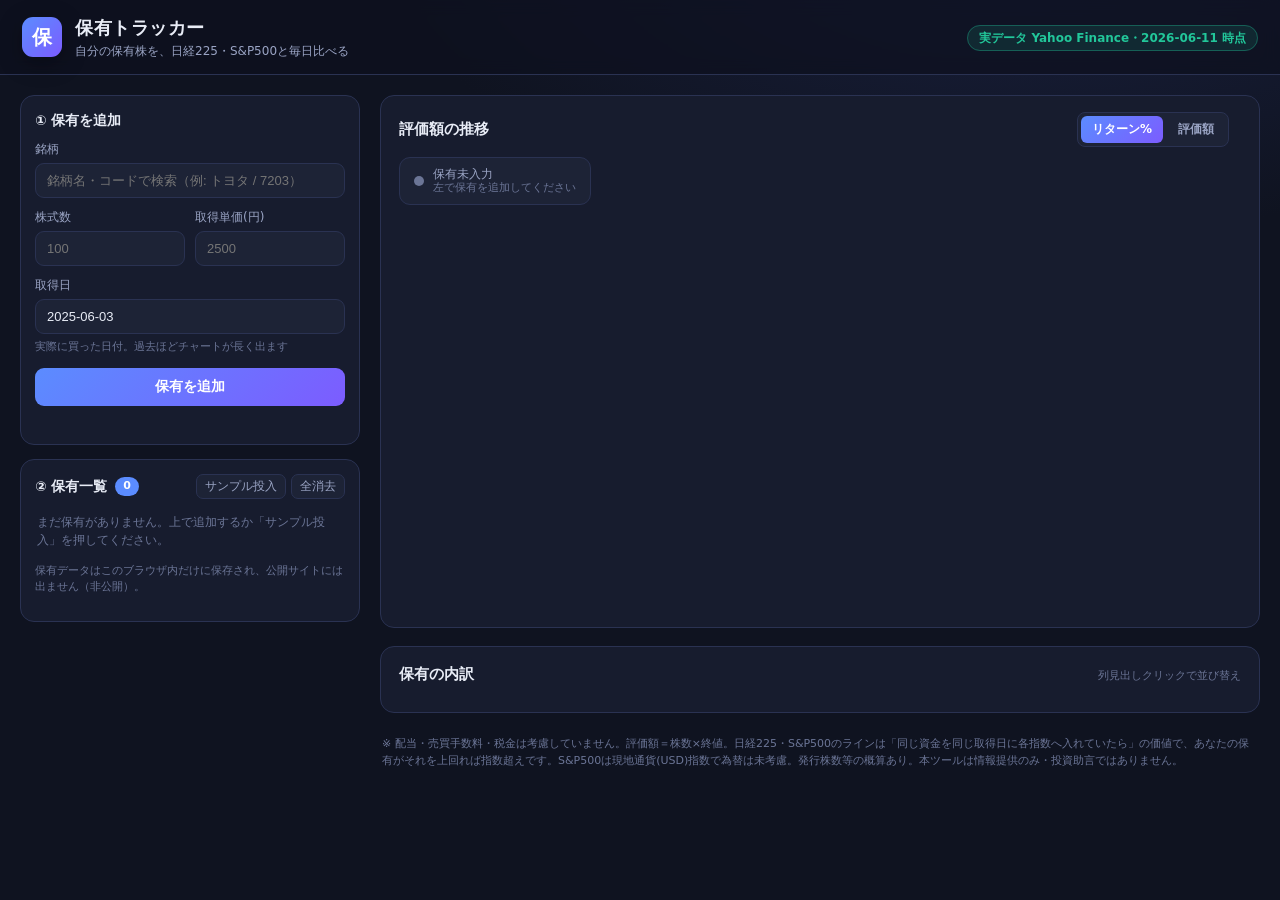
==== index.html @ e26f9d54 "指数追加(NASDAQ/NASDAQ100/FANG+)・当日まで選択" ====
<!DOCTYPE html>
<html lang="ja">
<head>
<meta charset="UTF-8" />
<meta name="viewport" content="width=device-width, initial-scale=1.0" />
<title>保有トラッカー｜日経225・S&P500とパフォーマンス比較</title>
<meta name="description" content="自分の保有株（株数・取得単価・取得日）を入力し、評価額の推移と日経225・S&P500とのパフォーマンス比較を毎日チェック。" />
<link rel="stylesheet" href="style.css" />
<link rel="stylesheet" href="flatpickr.min.css" />
<link rel="stylesheet" href="flatpickr.dark.css" />
<script src="chart.umd.min.js" defer></script>
<script src="flatpickr.min.js" defer></script>
<script src="flatpickr.ja.js" defer></script>
<script src="engine.js" defer></script>
<script src="app.js" defer></script>
</head>
<body>
<header class="topbar">
  <div class="brand">
    <span class="logo">保</span>
    <div>
      <h1>保有トラッカー</h1>
      <p class="tag">自分の保有株を、日経225・S&P500と毎日比べる</p>
    </div>
  </div>
  <div class="topbar-right">
    <span id="dataBadge" class="badge badge-warn">データ読込中…</span>
  </div>
</header>

<main class="layout">
  <!-- ============ サイドバー（保有の入力）============ -->
  <aside class="sidebar">
    <section class="panel">
      <h2>① 保有を追加</h2>
      <div class="form">
        <label>銘柄
          <input id="inTicker" class="search" list="tickerList" placeholder="銘柄名・コードで検索（例: トヨタ / 7203）" autocomplete="off" />
          <datalist id="tickerList"></datalist>
        </label>
        <div class="form-row">
          <label>株式数
            <input id="inShares" class="num" type="number" min="1" step="1" placeholder="100" />
          </label>
          <label>取得単価(円)
            <input id="inCost" class="num" type="number" min="0" step="0.1" placeholder="2500" />
          </label>
        </div>
        <label>取得日
          <input id="inDate" class="num" type="text" placeholder="日付を選ぶ" />
          <span class="hint" style="font-size:11px">実際に買った日付。過去ほどチャートが長く出ます</span>
        </label>
        <button id="btnAdd" class="primary">保有を追加</button>
        <p id="formMsg" class="formmsg"></p>
      </div>
    </section>

    <section class="panel">
      <div class="panel-head">
        <h2>② 保有一覧 <span id="holdCount" class="pill">0</span></h2>
        <div class="mini-btns">
          <button id="btnSample" class="mini">サンプル投入</button>
          <button id="btnClearAll" class="mini">全消去</button>
        </div>
      </div>
      <div id="holdingList" class="holdinglist"></div>
      <p class="hint" style="margin-top:8px">保有データはこのブラウザ内だけに保存され、公開サイトには出ません（非公開）。</p>
    </section>
  </aside>

  <!-- ============ メイン（結果）============ -->
  <section class="content">
    <div class="chart-card">
      <div class="chart-head">
        <h2 id="chartTitle">評価額の推移</h2>
        <div class="chart-head-right">
          <div class="unit-toggle" id="unitToggle">
            <button data-unit="pct" class="active">リターン%</button>
            <button data-unit="abs">評価額</button>
          </div>
          <span id="chartLegendNote" class="legend-note"></span>
        </div>
      </div>
      <div id="compareStrip" class="compare-strip"></div>
      <div class="chart-wrap"><canvas id="mainChart"></canvas></div>
      <div id="statLine" class="stat-line"></div>
    </div>

    <div class="table-card">
      <div class="table-head">
        <h2>保有の内訳</h2>
        <div class="table-tools"><span class="hint">列見出しクリックで並び替え</span></div>
      </div>
      <div class="table-scroll">
        <table id="holdingsTable"><thead></thead><tbody></tbody></table>
      </div>
    </div>

    <p class="disclaimer" id="disclaimer"></p>
  </section>
</main>

<div id="toast" class="toast hidden"></div>
</body>
</html>
---- style.css ----
:root{
  --bg:#0f1320; --panel:#171c2e; --panel2:#1d2336; --line:#2a3252;
  --ink:#e8ecf6; --mut:#9aa4c4; --mut2:#6b7596;
  --accent:#5b8cff; --accent2:#7c5cff;
  --up:#22c79a; --down:#ff5d6c; --warn:#f0b429;
  --shadow:0 6px 24px rgba(0,0,0,.32);
  --radius:14px;
}
*{box-sizing:border-box}
html,body{margin:0;padding:0}
body{
  background:radial-gradient(1200px 600px at 80% -10%, #1a2140 0%, var(--bg) 55%);
  color:var(--ink);
  font-family:"Hiragino Kaku Gothic ProN","Yu Gothic",Meiryo,system-ui,-apple-system,"Segoe UI",sans-serif;
  font-size:14px; line-height:1.5; min-height:100vh;
}
h1,h2{margin:0}
button{font-family:inherit;cursor:pointer}
small{color:var(--mut)}

/* top bar */
.topbar{display:flex;justify-content:space-between;align-items:center;
  padding:14px 22px;border-bottom:1px solid var(--line);
  background:rgba(13,17,30,.7);backdrop-filter:blur(8px);position:sticky;top:0;z-index:20}
.brand{display:flex;gap:13px;align-items:center}
.logo{width:40px;height:40px;border-radius:11px;display:grid;place-items:center;
  font-weight:800;font-size:20px;color:#fff;
  background:linear-gradient(135deg,var(--accent),var(--accent2));box-shadow:var(--shadow)}
.topbar h1{font-size:18px;letter-spacing:.5px}
.tag{margin:1px 0 0;color:var(--mut);font-size:12px}
.badge{padding:5px 11px;border-radius:999px;font-size:12px;font-weight:700;border:1px solid var(--line)}
.badge-ok{background:rgba(34,199,154,.12);color:var(--up);border-color:rgba(34,199,154,.35)}
.badge-warn{background:rgba(240,180,41,.12);color:var(--warn);border-color:rgba(240,180,41,.35)}

/* layout */
.layout{display:grid;grid-template-columns:340px 1fr;gap:20px;
  max-width:1500px;margin:0 auto;padding:20px}
.sidebar{display:flex;flex-direction:column;gap:14px}
.content{display:flex;flex-direction:column;gap:18px;min-width:0}

/* mode tabs */
.mode-tabs{display:flex;gap:6px;background:var(--panel);padding:6px;border-radius:12px;border:1px solid var(--line)}
.mode-tab{flex:1;padding:10px;border:0;border-radius:8px;background:transparent;color:var(--mut);font-weight:700;font-size:13.5px}
.mode-tab.active{background:linear-gradient(135deg,var(--accent),var(--accent2));color:#fff;box-shadow:var(--shadow)}
.mode-desc{margin:-4px 2px 0;color:var(--mut);font-size:12px;min-height:16px}

/* panels */
.panel{background:var(--panel);border:1px solid var(--line);border-radius:var(--radius);padding:14px}
.panel h2{font-size:13.5px;color:var(--ink);margin-bottom:10px;display:flex;align-items:center;gap:8px}
.panel-head{display:flex;justify-content:space-between;align-items:center;margin-bottom:8px}
.panel-head h2{margin:0}
.pill{background:var(--accent);color:#fff;border-radius:999px;font-size:11px;padding:1px 8px;font-weight:700}
.mini-btns{display:flex;gap:5px}
.mini{background:var(--panel2);border:1px solid var(--line);color:var(--mut);border-radius:7px;padding:4px 8px;font-size:11.5px}
.mini:hover{color:var(--ink);border-color:var(--accent)}

.search,.select,.amount-input input,.save-row input{
  width:100%;background:var(--panel2);border:1px solid var(--line);color:var(--ink);
  border-radius:9px;padding:9px 11px;font-size:13px;outline:none}
.search:focus,.select:focus{border-color:var(--accent)}
.select{margin-top:8px;cursor:pointer}

/* stock list */
.stocklist{margin-top:10px;max-height:260px;overflow:auto;display:flex;flex-direction:column;gap:2px;padding-right:2px}
.stock-item{display:flex;align-items:center;gap:9px;padding:7px 8px;border-radius:8px;cursor:pointer}
.stock-item:hover{background:var(--panel2)}
.stock-item input{accent-color:var(--accent);width:15px;height:15px}
.stock-item .code{color:var(--mut2);font-variant-numeric:tabular-nums;font-size:12px;min-width:38px}
.stock-item .nm{flex:1;font-size:13px;overflow:hidden;text-overflow:ellipsis;white-space:nowrap}
.stock-item .sec{font-size:10.5px;color:var(--mut2);background:var(--panel);padding:1px 6px;border-radius:5px}

/* weighting */
.weights{display:flex;flex-direction:column;gap:7px}
.wopt{display:grid;grid-template-columns:18px 1fr;gap:4px 9px;align-items:start;
  padding:9px 10px;border:1px solid var(--line);border-radius:9px;background:var(--panel2);cursor:pointer}
.wopt input{grid-row:span 2;accent-color:var(--accent);margin-top:2px}
.wopt b{font-size:13px}
.wopt small{grid-column:2;font-size:11px;line-height:1.35}
.wopt:has(input:checked){border-color:var(--accent);box-shadow:0 0 0 1px var(--accent) inset}
.custom-panel{margin-top:10px;display:flex;flex-direction:column;gap:6px;max-height:200px;overflow:auto}
.custom-row{display:flex;align-items:center;gap:8px;font-size:12.5px}
.custom-row .nm{flex:1;overflow:hidden;text-overflow:ellipsis;white-space:nowrap}
.custom-row input{width:70px;background:var(--panel2);border:1px solid var(--line);color:var(--ink);border-radius:7px;padding:5px 7px;text-align:right}
.custom-row .pct{color:var(--mut);min-width:44px;text-align:right;font-variant-numeric:tabular-nums}

/* ranges */
.range-row{display:grid;grid-template-columns:36px 1fr auto;gap:9px;align-items:center;margin-bottom:9px}
.range-row label{color:var(--mut);font-size:12px}
.range-row input[type=range]{accent-color:var(--accent)}
.rlabel{font-size:11.5px;color:var(--ink);font-variant-numeric:tabular-nums;min-width:64px;text-align:right}
.amount-row{margin-top:6px}
.amount-row label{display:block;color:var(--mut);font-size:12px;margin-bottom:6px}
.amount-input{display:flex;align-items:center;gap:8px}
.amount-input input{width:110px;text-align:right;font-variant-numeric:tabular-nums}
.amount-input span{color:var(--mut);font-size:12px}

/* save */
.save-row{display:flex;gap:7px}
.save-row input{flex:1}
.primary{background:linear-gradient(135deg,var(--accent),var(--accent2));border:0;color:#fff;border-radius:9px;font-weight:700}
.primary.small{padding:9px 14px;font-size:12.5px;white-space:nowrap}
.saved-list{margin-top:10px;display:flex;flex-direction:column;gap:5px}
.saved-item{display:flex;align-items:center;gap:8px;background:var(--panel2);border:1px solid var(--line);border-radius:8px;padding:7px 10px;font-size:12.5px}
.saved-item .snm{flex:1;overflow:hidden;text-overflow:ellipsis;white-space:nowrap;cursor:pointer}
.saved-item .snm:hover{color:var(--accent)}
.saved-item button{background:none;border:0;color:var(--mut2);font-size:14px;padding:0 2px}
.saved-item button:hover{color:var(--down)}

/* holdings form */
.form{display:flex;flex-direction:column;gap:10px}
.form label{display:flex;flex-direction:column;gap:5px;font-size:12px;color:var(--mut)}
.form-row{display:grid;grid-template-columns:1fr 1fr;gap:10px}
.num{background:var(--panel2);border:1px solid var(--line);color:var(--ink);border-radius:9px;padding:9px 11px;font-size:13px;outline:none;width:100%;font-variant-numeric:tabular-nums}
.num:focus{border-color:var(--accent)}
.form .primary{width:100%;padding:10px;font-size:13.5px;margin-top:2px}
.formmsg{font-size:11.5px;min-height:14px;margin:0}
.formmsg.err{color:var(--down)} .formmsg.ok{color:var(--up)}
.holdinglist{display:flex;flex-direction:column;gap:6px;max-height:360px;overflow:auto}
.holding-empty{font-size:12px;color:var(--mut2);padding:6px 2px}
.holding-item{display:grid;grid-template-columns:1fr auto;gap:2px 8px;background:var(--panel2);border:1px solid var(--line);border-radius:9px;padding:8px 10px}
.holding-item .h-nm{font-size:13px;font-weight:600;overflow:hidden;text-overflow:ellipsis;white-space:nowrap}
.holding-item .h-del{grid-row:span 2;align-self:center;background:none;border:0;color:var(--mut2);font-size:16px;cursor:pointer;padding:0 2px}
.holding-item .h-del:hover{color:var(--down)}
.holding-item .h-sub{font-size:11px;color:var(--mut);grid-column:1;font-variant-numeric:tabular-nums}

/* flatpickr（日付ピッカー）をテーマ色に寄せる */
.num{color-scheme:dark}
.flatpickr-calendar{font-family:inherit;font-size:13px;border-radius:12px;box-shadow:var(--shadow)}
.flatpickr-day.selected,.flatpickr-day.selected:hover,.flatpickr-day.startRange,.flatpickr-day.endRange{
  background:var(--accent);border-color:var(--accent)}
.flatpickr-day.today{border-color:var(--accent2)}
.flatpickr-day:hover{background:var(--panel2)}
.flatpickr-months .flatpickr-month,.flatpickr-current-month{color:var(--ink)}

/* metric cards */
.cards{display:grid;grid-template-columns:repeat(auto-fit,minmax(150px,1fr));gap:13px}
.card{background:var(--panel);border:1px solid var(--line);border-radius:var(--radius);padding:15px 16px;position:relative;overflow:hidden}
.card::after{content:"";position:absolute;inset:0 auto 0 0;width:3px;background:var(--accent)}
.card.win::after{background:var(--up)} .card.lose::after{background:var(--down)}
.card .k{color:var(--mut);font-size:11.5px;margin-bottom:7px}
.card .v{font-size:23px;font-weight:800;font-variant-numeric:tabular-nums;letter-spacing:.3px}
.card .sub{font-size:11.5px;color:var(--mut);margin-top:4px}
.up{color:var(--up)} .down{color:var(--down)}

/* chart */
.chart-card,.table-card{background:var(--panel);border:1px solid var(--line);border-radius:var(--radius);padding:16px 18px}
.chart-head,.table-head{display:flex;justify-content:space-between;align-items:center;margin-bottom:10px;flex-wrap:wrap;gap:6px}
.chart-head h2,.table-head h2{font-size:15px}
.legend-note{font-size:11.5px;color:var(--mut)}
.chart-head-right{display:flex;align-items:center;gap:12px;flex-wrap:wrap}
.unit-toggle{display:flex;gap:4px;background:var(--panel2);border:1px solid var(--line);border-radius:8px;padding:3px}
.unit-toggle button{border:0;background:transparent;color:var(--mut);font-size:12px;font-weight:700;padding:5px 11px;border-radius:6px;cursor:pointer}
.unit-toggle button.active{background:linear-gradient(135deg,var(--accent),var(--accent2));color:#fff}
.compare-strip{display:flex;gap:10px;flex-wrap:wrap;margin:2px 0 14px}
.cmp{display:flex;align-items:center;gap:9px;background:var(--panel2);border:1px solid var(--line);border-radius:11px;padding:9px 14px;min-width:128px}
.cmp .dot{width:10px;height:10px;border-radius:50%;background:var(--c);flex:none}
.cmp-body{display:flex;flex-direction:column;line-height:1.25}
.cmp-label{font-size:11.5px;color:var(--mut)}
.cmp-pct{font-size:20px;font-weight:800;font-variant-numeric:tabular-nums;letter-spacing:.3px}
.cmp-sub{font-size:11px;color:var(--mut2);font-variant-numeric:tabular-nums}
.stat-line{display:flex;gap:16px;flex-wrap:wrap;margin-top:12px;font-size:12px;color:var(--mut)}
.stat-line span b{color:var(--ink);font-weight:600;font-variant-numeric:tabular-nums;margin-left:5px}
.chart-wrap{position:relative;height:380px}

/* table */
.table-scroll{overflow:auto;max-height:420px}
table{width:100%;border-collapse:collapse;font-size:12.5px}
thead th{position:sticky;top:0;background:var(--panel);text-align:right;color:var(--mut);font-weight:700;
  padding:9px 10px;border-bottom:1px solid var(--line);cursor:pointer;white-space:nowrap;user-select:none}
thead th:first-child,tbody td:first-child{text-align:left}
thead th.s-asc::after{content:" ▲";color:var(--accent)}
thead th.s-desc::after{content:" ▼";color:var(--accent)}
tbody td{padding:8px 10px;border-bottom:1px solid rgba(42,50,82,.5);text-align:right;font-variant-numeric:tabular-nums}
tbody tr:hover{background:var(--panel2)}
.bar{height:6px;border-radius:3px;background:var(--accent);display:inline-block;vertical-align:middle;margin-left:6px}

.hint{font-size:11px;color:var(--mut2)}
.disclaimer{font-size:11px;color:var(--mut2);line-height:1.6;margin:4px 2px 24px}
.hidden{display:none!important}

/* toast */
.toast{position:fixed;bottom:24px;left:50%;transform:translateX(-50%);
  background:var(--panel2);border:1px solid var(--accent);color:var(--ink);
  padding:11px 18px;border-radius:10px;box-shadow:var(--shadow);z-index:50;font-size:13px}

/* responsive */
@media(max-width:980px){
  .layout{grid-template-columns:1fr}
  .sidebar{order:2}
  .chart-wrap{height:320px}
}
::-webkit-scrollbar{width:9px;height:9px}
::-webkit-scrollbar-thumb{background:var(--line);border-radius:9px}
::-webkit-scrollbar-thumb:hover{background:var(--mut2)}
---- flatpickr.min.css ----
.flatpickr-calendar{background:transparent;opacity:0;display:none;text-align:center;visibility:hidden;padding:0;-webkit-animation:none;animation:none;direction:ltr;border:0;font-size:14px;line-height:24px;border-radius:5px;position:absolute;width:307.875px;-webkit-box-sizing:border-box;box-sizing:border-box;-ms-touch-action:manipulation;touch-action:manipulation;background:#fff;-webkit-box-shadow:1px 0 0 #e6e6e6,-1px 0 0 #e6e6e6,0 1px 0 #e6e6e6,0 -1px 0 #e6e6e6,0 3px 13px rgba(0,0,0,0.08);box-shadow:1px 0 0 #e6e6e6,-1px 0 0 #e6e6e6,0 1px 0 #e6e6e6,0 -1px 0 #e6e6e6,0 3px 13px rgba(0,0,0,0.08)}.flatpickr-calendar.open,.flatpickr-calendar.inline{opacity:1;max-height:640px;visibility:visible}.flatpickr-calendar.open{display:inline-block;z-index:99999}.flatpickr-calendar.animate.open{-webkit-animation:fpFadeInDown 300ms cubic-bezier(.23,1,.32,1);animation:fpFadeInDown 300ms cubic-bezier(.23,1,.32,1)}.flatpickr-calendar.inline{display:block;position:relative;top:2px}.flatpickr-calendar.static{position:absolute;top:calc(100% + 2px)}.flatpickr-calendar.static.open{z-index:999;display:block}.flatpickr-calendar.multiMonth .flatpickr-days .dayContainer:nth-child(n+1) .flatpickr-day.inRange:nth-child(7n+7){-webkit-box-shadow:none !important;box-shadow:none !important}.flatpickr-calendar.multiMonth .flatpickr-days .dayContainer:nth-child(n+2) .flatpickr-day.inRange:nth-child(7n+1){-webkit-box-shadow:-2px 0 0 #e6e6e6,5px 0 0 #e6e6e6;box-shadow:-2px 0 0 #e6e6e6,5px 0 0 #e6e6e6}.flatpickr-calendar .hasWeeks .dayContainer,.flatpickr-calendar .hasTime .dayContainer{border-bottom:0;border-bottom-right-radius:0;border-bottom-left-radius:0}.flatpickr-calendar .hasWeeks .dayContainer{border-left:0}.flatpickr-calendar.hasTime .flatpickr-time{height:40px;border-top:1px solid #e6e6e6}.flatpickr-calendar.noCalendar.hasTime .flatpickr-time{height:auto}.flatpickr-calendar:before,.flatpickr-calendar:after{position:absolute;display:block;pointer-events:none;border:solid transparent;content:'';height:0;width:0;left:22px}.flatpickr-calendar.rightMost:before,.flatpickr-calendar.arrowRight:before,.flatpickr-calendar.rightMost:after,.flatpickr-calendar.arrowRight:after{left:auto;right:22px}.flatpickr-calendar.arrowCenter:before,.flatpickr-calendar.arrowCenter:after{left:50%;right:50%}.flatpickr-calendar:before{border-width:5px;margin:0 -5px}.flatpickr-calendar:after{border-width:4px;margin:0 -4px}.flatpickr-calendar.arrowTop:before,.flatpickr-calendar.arrowTop:after{bottom:100%}.flatpickr-calendar.arrowTop:before{border-bottom-color:#e6e6e6}.flatpickr-calendar.arrowTop:after{border-bottom-color:#fff}.flatpickr-calendar.arrowBottom:before,.flatpickr-calendar.arrowBottom:after{top:100%}.flatpickr-calendar.arrowBottom:before{border-top-color:#e6e6e6}.flatpickr-calendar.arrowBottom:after{border-top-color:#fff}.flatpickr-calendar:focus{outline:0}.flatpickr-wrapper{position:relative;display:inline-block}.flatpickr-months{display:-webkit-box;display:-webkit-flex;display:-ms-flexbox;display:flex}.flatpickr-months .flatpickr-month{background:transparent;color:rgba(0,0,0,0.9);fill:rgba(0,0,0,0.9);height:34px;line-height:1;text-align:center;position:relative;-webkit-user-select:none;-moz-user-select:none;-ms-user-select:none;user-select:none;overflow:hidden;-webkit-box-flex:1;-webkit-flex:1;-ms-flex:1;flex:1}.flatpickr-months .flatpickr-prev-month,.flatpickr-months .flatpickr-next-month{-webkit-user-select:none;-moz-user-select:none;-ms-user-select:none;user-select:none;text-decoration:none;cursor:pointer;position:absolute;top:0;height:34px;padding:10px;z-index:3;color:rgba(0,0,0,0.9);fill:rgba(0,0,0,0.9)}.flatpickr-months .flatpickr-prev-month.flatpickr-disabled,.flatpickr-months .flatpickr-next-month.flatpickr-disabled{display:none}.flatpickr-months .flatpickr-prev-month i,.flatpickr-months .flatpickr-next-month i{position:relative}.flatpickr-months .flatpickr-prev-month.flatpickr-prev-month,.flatpickr-months .flatpickr-next-month.flatpickr-prev-month{/*
      /*rtl:begin:ignore*/left:0/*
      /*rtl:end:ignore*/}/*
      /*rtl:begin:ignore*/
/*
      /*rtl:end:ignore*/
.flatpickr-months .flatpickr-prev-month.flatpickr-next-month,.flatpickr-months .flatpickr-next-month.flatpickr-next-month{/*
      /*rtl:begin:ignore*/right:0/*
      /*rtl:end:ignore*/}/*
      /*rtl:begin:ignore*/
/*
      /*rtl:end:ignore*/
.flatpickr-months .flatpickr-prev-month:hover,.flatpickr-months .flatpickr-next-month:hover{color:#959ea9}.flatpickr-months .flatpickr-prev-month:hover svg,.flatpickr-months .flatpickr-next-month:hover svg{fill:#f64747}.flatpickr-months .flatpickr-prev-month svg,.flatpickr-months .flatpickr-next-month svg{width:14px;height:14px}.flatpickr-months .flatpickr-prev-month svg path,.flatpickr-months .flatpickr-next-month svg path{-webkit-transition:fill .1s;transition:fill .1s;fill:inherit}.numInputWrapper{position:relative;height:auto}.numInputWrapper input,.numInputWrapper span{display:inline-block}.numInputWrapper input{width:100%}.numInputWrapper input::-ms-clear{display:none}.numInputWrapper input::-webkit-outer-spin-button,.numInputWrapper input::-webkit-inner-spin-button{margin:0;-webkit-appearance:none}.numInputWrapper span{position:absolute;right:0;width:14px;padding:0 4px 0 2px;height:50%;line-height:50%;opacity:0;cursor:pointer;border:1px solid rgba(57,57,57,0.15);-webkit-box-sizing:border-box;box-sizing:border-box}.numInputWrapper span:hover{background:rgba(0,0,0,0.1)}.numInputWrapper span:active{background:rgba(0,0,0,0.2)}.numInputWrapper span:after{display:block;content:"";position:absolute}.numInputWrapper span.arrowUp{top:0;border-bottom:0}.numInputWrapper span.arrowUp:after{border-left:4px solid transparent;border-right:4px solid transparent;border-bottom:4px solid rgba(57,57,57,0.6);top:26%}.numInputWrapper span.arrowDown{top:50%}.numInputWrapper span.arrowDown:after{border-left:4px solid transparent;border-right:4px solid transparent;border-top:4px solid rgba(57,57,57,0.6);top:40%}.numInputWrapper span svg{width:inherit;height:auto}.numInputWrapper span svg path{fill:rgba(0,0,0,0.5)}.numInputWrapper:hover{background:rgba(0,0,0,0.05)}.numInputWrapper:hover span{opacity:1}.flatpickr-current-month{font-size:135%;line-height:inherit;font-weight:300;color:inherit;position:absolute;width:75%;left:12.5%;padding:7.48px 0 0 0;line-height:1;height:34px;display:inline-block;text-align:center;-webkit-transform:translate3d(0,0,0);transform:translate3d(0,0,0)}.flatpickr-current-month span.cur-month{font-family:inherit;font-weight:700;color:inherit;display:inline-block;margin-left:.5ch;padding:0}.flatpickr-current-month span.cur-month:hover{background:rgba(0,0,0,0.05)}.flatpickr-current-month .numInputWrapper{width:6ch;width:7ch\0;display:inline-block}.flatpickr-current-month .numInputWrapper span.arrowUp:after{border-bottom-color:rgba(0,0,0,0.9)}.flatpickr-current-month .numInputWrapper span.arrowDown:after{border-top-color:rgba(0,0,0,0.9)}.flatpickr-current-month input.cur-year{background:transparent;-webkit-box-sizing:border-box;box-sizing:border-box;color:inherit;cursor:text;padding:0 0 0 .5ch;margin:0;display:inline-block;font-size:inherit;font-family:inherit;font-weight:300;line-height:inherit;height:auto;border:0;border-radius:0;vertical-align:initial;-webkit-appearance:textfield;-moz-appearance:textfield;appearance:textfield}.flatpickr-current-month input.cur-year:focus{outline:0}.flatpickr-current-month input.cur-year[disabled],.flatpickr-current-month input.cur-year[disabled]:hover{font-size:100%;color:rgba(0,0,0,0.5);background:transparent;pointer-events:none}.flatpickr-current-month .flatpickr-monthDropdown-months{appearance:menulist;background:transparent;border:none;border-radius:0;box-sizing:border-box;color:inherit;cursor:pointer;font-size:inherit;font-family:inherit;font-weight:300;height:auto;line-height:inherit;margin:-1px 0 0 0;outline:none;padding:0 0 0 .5ch;position:relative;vertical-align:initial;-webkit-box-sizing:border-box;-webkit-appearance:menulist;-moz-appearance:menulist;width:auto}.flatpickr-current-month .flatpickr-monthDropdown-months:focus,.flatpickr-current-month .flatpickr-monthDropdown-months:active{outline:none}.flatpickr-current-month .flatpickr-monthDropdown-months:hover{background:rgba(0,0,0,0.05)}.flatpickr-current-month .flatpickr-monthDropdown-months .flatpickr-monthDropdown-month{background-color:transparent;outline:none;padding:0}.flatpickr-weekdays{background:transparent;text-align:center;overflow:hidden;width:100%;display:-webkit-box;display:-webkit-flex;display:-ms-flexbox;display:flex;-webkit-box-align:center;-webkit-align-items:center;-ms-flex-align:center;align-items:center;height:28px}.flatpickr-weekdays .flatpickr-weekdaycontainer{display:-webkit-box;display:-webkit-flex;display:-ms-flexbox;display:flex;-webkit-box-flex:1;-webkit-flex:1;-ms-flex:1;flex:1}span.flatpickr-weekday{cursor:default;font-size:90%;background:transparent;color:rgba(0,0,0,0.54);line-height:1;margin:0;text-align:center;display:block;-webkit-box-flex:1;-webkit-flex:1;-ms-flex:1;flex:1;font-weight:bolder}.dayContainer,.flatpickr-weeks{padding:1px 0 0 0}.flatpickr-days{position:relative;overflow:hidden;display:-webkit-box;display:-webkit-flex;display:-ms-flexbox;display:flex;-webkit-box-align:start;-webkit-align-items:flex-start;-ms-flex-align:start;align-items:flex-start;width:307.875px}.flatpickr-days:focus{outline:0}.dayContainer{padding:0;outline:0;text-align:left;width:307.875px;min-width:307.875px;max-width:307.875px;-webkit-box-sizing:border-box;box-sizing:border-box;display:inline-block;display:-ms-flexbox;display:-webkit-box;display:-webkit-flex;display:flex;-webkit-flex-wrap:wrap;flex-wrap:wrap;-ms-flex-wrap:wrap;-ms-flex-pack:justify;-webkit-justify-content:space-around;justify-content:space-around;-webkit-transform:translate3d(0,0,0);transform:translate3d(0,0,0);opacity:1}.dayContainer + .dayContainer{-webkit-box-shadow:-1px 0 0 #e6e6e6;box-shadow:-1px 0 0 #e6e6e6}.flatpickr-day{background:none;border:1px solid transparent;border-radius:150px;-webkit-box-sizing:border-box;box-sizing:border-box;color:#393939;cursor:pointer;font-weight:400;width:14.2857143%;-webkit-flex-basis:14.2857143%;-ms-flex-preferred-size:14.2857143%;flex-basis:14.2857143%;max-width:39px;height:39px;line-height:39px;margin:0;display:inline-block;position:relative;-webkit-box-pack:center;-webkit-justify-content:center;-ms-flex-pack:center;justify-content:center;text-align:center}.flatpickr-day.inRange,.flatpickr-day.prevMonthDay.inRange,.flatpickr-day.nextMonthDay.inRange,.flatpickr-day.today.inRange,.flatpickr-day.prevMonthDay.today.inRange,.flatpickr-day.nextMonthDay.today.inRange,.flatpickr-day:hover,.flatpickr-day.prevMonthDay:hover,.flatpickr-day.nextMonthDay:hover,.flatpickr-day:focus,.flatpickr-day.prevMonthDay:focus,.flatpickr-day.nextMonthDay:focus{cursor:pointer;outline:0;background:#e6e6e6;border-color:#e6e6e6}.flatpickr-day.today{border-color:#959ea9}.flatpickr-day.today:hover,.flatpickr-day.today:focus{border-color:#959ea9;background:#959ea9;color:#fff}.flatpickr-day.selected,.flatpickr-day.startRange,.flatpickr-day.endRange,.flatpickr-day.selected.inRange,.flatpickr-day.startRange.inRange,.flatpickr-day.endRange.inRange,.flatpickr-day.selected:focus,.flatpickr-day.startRange:focus,.flatpickr-day.endRange:focus,.flatpickr-day.selected:hover,.flatpickr-day.startRange:hover,.flatpickr-day.endRange:hover,.flatpickr-day.selected.prevMonthDay,.flatpickr-day.startRange.prevMonthDay,.flatpickr-day.endRange.prevMonthDay,.flatpickr-day.selected.nextMonthDay,.flatpickr-day.startRange.nextMonthDay,.flatpickr-day.endRange.nextMonthDay{background:#569ff7;-webkit-box-shadow:none;box-shadow:none;color:#fff;border-color:#569ff7}.flatpickr-day.selected.startRange,.flatpickr-day.startRange.startRange,.flatpickr-day.endRange.startRange{border-radius:50px 0 0 50px}.flatpickr-day.selected.endRange,.flatpickr-day.startRange.endRange,.flatpickr-day.endRange.endRange{border-radius:0 50px 50px 0}.flatpickr-day.selected.startRange + .endRange:not(:nth-child(7n+1)),.flatpickr-day.startRange.startRange + .endRange:not(:nth-child(7n+1)),.flatpickr-day.endRange.startRange + .endRange:not(:nth-child(7n+1)){-webkit-box-shadow:-10px 0 0 #569ff7;box-shadow:-10px 0 0 #569ff7}.flatpickr-day.selected.startRange.endRange,.flatpickr-day.startRange.startRange.endRange,.flatpickr-day.endRange.startRange.endRange{border-radius:50px}.flatpickr-day.inRange{border-radius:0;-webkit-box-shadow:-5px 0 0 #e6e6e6,5px 0 0 #e6e6e6;box-shadow:-5px 0 0 #e6e6e6,5px 0 0 #e6e6e6}.flatpickr-day.flatpickr-disabled,.flatpickr-day.flatpickr-disabled:hover,.flatpickr-day.prevMonthDay,.flatpickr-day.nextMonthDay,.flatpickr-day.notAllowed,.flatpickr-day.notAllowed.prevMonthDay,.flatpickr-day.notAllowed.nextMonthDay{color:rgba(57,57,57,0.3);background:transparent;border-color:transparent;cursor:default}.flatpickr-day.flatpickr-disabled,.flatpickr-day.flatpickr-disabled:hover{cursor:not-allowed;color:rgba(57,57,57,0.1)}.flatpickr-day.week.selected{border-radius:0;-webkit-box-shadow:-5px 0 0 #569ff7,5px 0 0 #569ff7;box-shadow:-5px 0 0 #569ff7,5px 0 0 #569ff7}.flatpickr-day.hidden{visibility:hidden}.rangeMode .flatpickr-day{margin-top:1px}.flatpickr-weekwrapper{float:left}.flatpickr-weekwrapper .flatpickr-weeks{padding:0 12px;-webkit-box-shadow:1px 0 0 #e6e6e6;box-shadow:1px 0 0 #e6e6e6}.flatpickr-weekwrapper .flatpickr-weekday{float:none;width:100%;line-height:28px}.flatpickr-weekwrapper span.flatpickr-day,.flatpickr-weekwrapper span.flatpickr-day:hover{display:block;width:100%;max-width:none;color:rgba(57,57,57,0.3);background:transparent;cursor:default;border:none}.flatpickr-innerContainer{display:block;display:-webkit-box;display:-webkit-flex;display:-ms-flexbox;display:flex;-webkit-box-sizing:border-box;box-sizing:border-box;overflow:hidden}.flatpickr-rContainer{display:inline-block;padding:0;-webkit-box-sizing:border-box;box-sizing:border-box}.flatpickr-time{text-align:center;outline:0;display:block;height:0;line-height:40px;max-height:40px;-webkit-box-sizing:border-box;box-sizing:border-box;overflow:hidden;display:-webkit-box;display:-webkit-flex;display:-ms-flexbox;display:flex}.flatpickr-time:after{content:"";display:table;clear:both}.flatpickr-time .numInputWrapper{-webkit-box-flex:1;-webkit-flex:1;-ms-flex:1;flex:1;width:40%;height:40px;float:left}.flatpickr-time .numInputWrapper span.arrowUp:after{border-bottom-color:#393939}.flatpickr-time .numInputWrapper span.arrowDown:after{border-top-color:#393939}.flatpickr-time.hasSeconds .numInputWrapper{width:26%}.flatpickr-time.time24hr .numInputWrapper{width:49%}.flatpickr-time input{background:transparent;-webkit-box-shadow:none;box-shadow:none;border:0;border-radius:0;text-align:center;margin:0;padding:0;height:inherit;line-height:inherit;color:#393939;font-size:14px;position:relative;-webkit-box-sizing:border-box;box-sizing:border-box;-webkit-appearance:textfield;-moz-appearance:textfield;appearance:textfield}.flatpickr-time input.flatpickr-hour{font-weight:bold}.flatpickr-time input.flatpickr-minute,.flatpickr-time input.flatpickr-second{font-weight:400}.flatpickr-time input:focus{outline:0;border:0}.flatpickr-time .flatpickr-time-separator,.flatpickr-time .flatpickr-am-pm{height:inherit;float:left;line-height:inherit;color:#393939;font-weight:bold;width:2%;-webkit-user-select:none;-moz-user-select:none;-ms-user-select:none;user-select:none;-webkit-align-self:center;-ms-flex-item-align:center;align-self:center}.flatpickr-time .flatpickr-am-pm{outline:0;width:18%;cursor:pointer;text-align:center;font-weight:400}.flatpickr-time input:hover,.flatpickr-time .flatpickr-am-pm:hover,.flatpickr-time input:focus,.flatpickr-time .flatpickr-am-pm:focus{background:#eee}.flatpickr-input[readonly]{cursor:pointer}@-webkit-keyframes fpFadeInDown{from{opacity:0;-webkit-transform:translate3d(0,-20px,0);transform:translate3d(0,-20px,0)}to{opacity:1;-webkit-transform:translate3d(0,0,0);transform:translate3d(0,0,0)}}@keyframes fpFadeInDown{from{opacity:0;-webkit-transform:translate3d(0,-20px,0);transform:translate3d(0,-20px,0)}to{opacity:1;-webkit-transform:translate3d(0,0,0);transform:translate3d(0,0,0)}}
---- flatpickr.dark.css ----
.flatpickr-calendar {
  background: transparent;
  opacity: 0;
  display: none;
  text-align: center;
  visibility: hidden;
  padding: 0;
  -webkit-animation: none;
          animation: none;
  direction: ltr;
  border: 0;
  font-size: 14px;
  line-height: 24px;
  border-radius: 5px;
  position: absolute;
  width: 307.875px;
  -webkit-box-sizing: border-box;
          box-sizing: border-box;
  -ms-touch-action: manipulation;
      touch-action: manipulation;
  background: #3f4458;
  -webkit-box-shadow: 1px 0 0 #20222c, -1px 0 0 #20222c, 0 1px 0 #20222c, 0 -1px 0 #20222c, 0 3px 13px rgba(0,0,0,0.08);
          box-shadow: 1px 0 0 #20222c, -1px 0 0 #20222c, 0 1px 0 #20222c, 0 -1px 0 #20222c, 0 3px 13px rgba(0,0,0,0.08);
}
.flatpickr-calendar.open,
.flatpickr-calendar.inline {
  opacity: 1;
  max-height: 640px;
  visibility: visible;
}
.flatpickr-calendar.open {
  display: inline-block;
  z-index: 99999;
}
.flatpickr-calendar.animate.open {
  -webkit-animation: fpFadeInDown 300ms cubic-bezier(0.23, 1, 0.32, 1);
          animation: fpFadeInDown 300ms cubic-bezier(0.23, 1, 0.32, 1);
}
.flatpickr-calendar.inline {
  display: block;
  position: relative;
  top: 2px;
}
.flatpickr-calendar.static {
  position: absolute;
  top: calc(100% + 2px);
}
.flatpickr-calendar.static.open {
  z-index: 999;
  display: block;
}
.flatpickr-calendar.multiMonth .flatpickr-days .dayContainer:nth-child(n+1) .flatpickr-day.inRange:nth-child(7n+7) {
  -webkit-box-shadow: none !important;
          box-shadow: none !important;
}
.flatpickr-calendar.multiMonth .flatpickr-days .dayContainer:nth-child(n+2) .flatpickr-day.inRange:nth-child(7n+1) {
  -webkit-box-shadow: -2px 0 0 #e6e6e6, 5px 0 0 #e6e6e6;
          box-shadow: -2px 0 0 #e6e6e6, 5px 0 0 #e6e6e6;
}
.flatpickr-calendar .hasWeeks .dayContainer,
.flatpickr-calendar .hasTime .dayContainer {
  border-bottom: 0;
  border-bottom-right-radius: 0;
  border-bottom-left-radius: 0;
}
.flatpickr-calendar .hasWeeks .dayContainer {
  border-left: 0;
}
.flatpickr-calendar.hasTime .flatpickr-time {
  height: 40px;
  border-top: 1px solid #20222c;
}
.flatpickr-calendar.noCalendar.hasTime .flatpickr-time {
  height: auto;
}
.flatpickr-calendar:before,
.flatpickr-calendar:after {
  position: absolute;
  display: block;
  pointer-events: none;
  border: solid transparent;
  content: '';
  height: 0;
  width: 0;
  left: 22px;
}
.flatpickr-calendar.rightMost:before,
.flatpickr-calendar.arrowRight:before,
.flatpickr-calendar.rightMost:after,
.flatpickr-calendar.arrowRight:after {
  left: auto;
  right: 22px;
}
.flatpickr-calendar.arrowCenter:before,
.flatpickr-calendar.arrowCenter:after {
  left: 50%;
  right: 50%;
}
.flatpickr-calendar:before {
  border-width: 5px;
  margin: 0 -5px;
}
.flatpickr-calendar:after {
  border-width: 4px;
  margin: 0 -4px;
}
.flatpickr-calendar.arrowTop:before,
.flatpickr-calendar.arrowTop:after {
  bottom: 100%;
}
.flatpickr-calendar.arrowTop:before {
  border-bottom-color: #20222c;
}
.flatpickr-calendar.arrowTop:after {
  border-bottom-color: #3f4458;
}
.flatpickr-calendar.arrowBottom:before,
.flatpickr-calendar.arrowBottom:after {
  top: 100%;
}
.flatpickr-calendar.arrowBottom:before {
  border-top-color: #20222c;
}
.flatpickr-calendar.arrowBottom:after {
  border-top-color: #3f4458;
}
.flatpickr-calendar:focus {
  outline: 0;
}
.flatpickr-wrapper {
  position: relative;
  display: inline-block;
}
.flatpickr-months {
  display: -webkit-box;
  display: -webkit-flex;
  display: -ms-flexbox;
  display: flex;
}
.flatpickr-months .flatpickr-month {
  background: #3f4458;
  color: #fff;
  fill: #fff;
  height: 34px;
  line-height: 1;
  text-align: center;
  position: relative;
  -webkit-user-select: none;
     -moz-user-select: none;
      -ms-user-select: none;
          user-select: none;
  overflow: hidden;
  -webkit-box-flex: 1;
  -webkit-flex: 1;
      -ms-flex: 1;
          flex: 1;
}
.flatpickr-months .flatpickr-prev-month,
.flatpickr-months .flatpickr-next-month {
  -webkit-user-select: none;
     -moz-user-select: none;
      -ms-user-select: none;
          user-select: none;
  text-decoration: none;
  cursor: pointer;
  position: absolute;
  top: 0;
  height: 34px;
  padding: 10px;
  z-index: 3;
  color: #fff;
  fill: #fff;
}
.flatpickr-months .flatpickr-prev-month.flatpickr-disabled,
.flatpickr-months .flatpickr-next-month.flatpickr-disabled {
  display: none;
}
.flatpickr-months .flatpickr-prev-month i,
.flatpickr-months .flatpickr-next-month i {
  position: relative;
}
.flatpickr-months .flatpickr-prev-month.flatpickr-prev-month,
.flatpickr-months .flatpickr-next-month.flatpickr-prev-month {
/*
      /*rtl:begin:ignore*/
/*
      */
  left: 0;
/*
      /*rtl:end:ignore*/
/*
      */
}
/*
      /*rtl:begin:ignore*/
/*
      /*rtl:end:ignore*/
.flatpickr-months .flatpickr-prev-month.flatpickr-next-month,
.flatpickr-months .flatpickr-next-month.flatpickr-next-month {
/*
      /*rtl:begin:ignore*/
/*
      */
  right: 0;
/*
      /*rtl:end:ignore*/
/*
      */
}
/*
      /*rtl:begin:ignore*/
/*
      /*rtl:end:ignore*/
.flatpickr-months .flatpickr-prev-month:hover,
.flatpickr-months .flatpickr-next-month:hover {
  color: #eee;
}
.flatpickr-months .flatpickr-prev-month:hover svg,
.flatpickr-months .flatpickr-next-month:hover svg {
  fill: #f64747;
}
.flatpickr-months .flatpickr-prev-month svg,
.flatpickr-months .flatpickr-next-month svg {
  width: 14px;
  height: 14px;
}
.flatpickr-months .flatpickr-prev-month svg path,
.flatpickr-months .flatpickr-next-month svg path {
  -webkit-transition: fill 0.1s;
  transition: fill 0.1s;
  fill: inherit;
}
.numInputWrapper {
  position: relative;
  height: auto;
}
.numInputWrapper input,
.numInputWrapper span {
  display: inline-block;
}
.numInputWrapper input {
  width: 100%;
}
.numInputWrapper input::-ms-clear {
  display: none;
}
.numInputWrapper input::-webkit-outer-spin-button,
.numInputWrapper input::-webkit-inner-spin-button {
  margin: 0;
  -webkit-appearance: none;
}
.numInputWrapper span {
  position: absolute;
  right: 0;
  width: 14px;
  padding: 0 4px 0 2px;
  height: 50%;
  line-height: 50%;
  opacity: 0;
  cursor: pointer;
  border: 1px solid rgba(255,255,255,0.15);
  -webkit-box-sizing: border-box;
          box-sizing: border-box;
}
.numInputWrapper span:hover {
  background: rgba(192,187,167,0.1);
}
.numInputWrapper span:active {
  background: rgba(192,187,167,0.2);
}
.numInputWrapper span:after {
  display: block;
  content: "";
  position: absolute;
}
.numInputWrapper span.arrowUp {
  top: 0;
  border-bottom: 0;
}
.numInputWrapper span.arrowUp:after {
  border-left: 4px solid transparent;
  border-right: 4px solid transparent;
  border-bottom: 4px solid rgba(255,255,255,0.6);
  top: 26%;
}
.numInputWrapper span.arrowDown {
  top: 50%;
}
.numInputWrapper span.arrowDown:after {
  border-left: 4px solid transparent;
  border-right: 4px solid transparent;
  border-top: 4px solid rgba(255,255,255,0.6);
  top: 40%;
}
.numInputWrapper span svg {
  width: inherit;
  height: auto;
}
.numInputWrapper span svg path {
  fill: rgba(255,255,255,0.5);
}
.numInputWrapper:hover {
  background: rgba(192,187,167,0.05);
}
.numInputWrapper:hover span {
  opacity: 1;
}
.flatpickr-current-month {
  font-size: 135%;
  line-height: inherit;
  font-weight: 300;
  color: inherit;
  position: absolute;
  width: 75%;
  left: 12.5%;
  padding: 7.48px 0 0 0;
  line-height: 1;
  height: 34px;
  display: inline-block;
  text-align: center;
  -webkit-transform: translate3d(0px, 0px, 0px);
          transform: translate3d(0px, 0px, 0px);
}
.flatpickr-current-month span.cur-month {
  font-family: inherit;
  font-weight: 700;
  color: inherit;
  display: inline-block;
  margin-left: 0.5ch;
  padding: 0;
}
.flatpickr-current-month span.cur-month:hover {
  background: rgba(192,187,167,0.05);
}
.flatpickr-current-month .numInputWrapper {
  width: 6ch;
  width: 7ch\0;
  display: inline-block;
}
.flatpickr-current-month .numInputWrapper span.arrowUp:after {
  border-bottom-color: #fff;
}
.flatpickr-current-month .numInputWrapper span.arrowDown:after {
  border-top-color: #fff;
}
.flatpickr-current-month input.cur-year {
  background: transparent;
  -webkit-box-sizing: border-box;
          box-sizing: border-box;
  color: inherit;
  cursor: text;
  padding: 0 0 0 0.5ch;
  margin: 0;
  display: inline-block;
  font-size: inherit;
  font-family: inherit;
  font-weight: 300;
  line-height: inherit;
  height: auto;
  border: 0;
  border-radius: 0;
  vertical-align: initial;
  -webkit-appearance: textfield;
  -moz-appearance: textfield;
  appearance: textfield;
}
.flatpickr-current-month input.cur-year:focus {
  outline: 0;
}
.flatpickr-current-month input.cur-year[disabled],
.flatpickr-current-month input.cur-year[disabled]:hover {
  font-size: 100%;
  color: rgba(255,255,255,0.5);
  background: transparent;
  pointer-events: none;
}
.flatpickr-current-month .flatpickr-monthDropdown-months {
  appearance: menulist;
  background: #3f4458;
  border: none;
  border-radius: 0;
  box-sizing: border-box;
  color: inherit;
  cursor: pointer;
  font-size: inherit;
  font-family: inherit;
  font-weight: 300;
  height: auto;
  line-height: inherit;
  margin: -1px 0 0 0;
  outline: none;
  padding: 0 0 0 0.5ch;
  position: relative;
  vertical-align: initial;
  -webkit-box-sizing: border-box;
  -webkit-appearance: menulist;
  -moz-appearance: menulist;
  width: auto;
}
.flatpickr-current-month .flatpickr-monthDropdown-months:focus,
.flatpickr-current-month .flatpickr-monthDropdown-months:active {
  outline: none;
}
.flatpickr-current-month .flatpickr-monthDropdown-months:hover {
  background: rgba(192,187,167,0.05);
}
.flatpickr-current-month .flatpickr-monthDropdown-months .flatpickr-monthDropdown-month {
  background-color: #3f4458;
  outline: none;
  padding: 0;
}
.flatpickr-weekdays {
  background: transparent;
  text-align: center;
  overflow: hidden;
  width: 100%;
  display: -webkit-box;
  display: -webkit-flex;
  display: -ms-flexbox;
  display: flex;
  -webkit-box-align: center;
  -webkit-align-items: center;
      -ms-flex-align: center;
          align-items: center;
  height: 28px;
}
.flatpickr-weekdays .flatpickr-weekdaycontainer {
  display: -webkit-box;
  display: -webkit-flex;
  display: -ms-flexbox;
  display: flex;
  -webkit-box-flex: 1;
  -webkit-flex: 1;
      -ms-flex: 1;
          flex: 1;
}
span.flatpickr-weekday {
  cursor: default;
  font-size: 90%;
  background: #3f4458;
  color: #fff;
  line-height: 1;
  margin: 0;
  text-align: center;
  display: block;
  -webkit-box-flex: 1;
  -webkit-flex: 1;
      -ms-flex: 1;
          flex: 1;
  font-weight: bolder;
}
.dayContainer,
.flatpickr-weeks {
  padding: 1px 0 0 0;
}
.flatpickr-days {
  position: relative;
  overflow: hidden;
  display: -webkit-box;
  display: -webkit-flex;
  display: -ms-flexbox;
  display: flex;
  -webkit-box-align: start;
  -webkit-align-items: flex-start;
      -ms-flex-align: start;
          align-items: flex-start;
  width: 307.875px;
}
.flatpickr-days:focus {
  outline: 0;
}
.dayContainer {
  padding: 0;
  outline: 0;
  text-align: left;
  width: 307.875px;
  min-width: 307.875px;
  max-width: 307.875px;
  -webkit-box-sizing: border-box;
          box-sizing: border-box;
  display: inline-block;
  display: -ms-flexbox;
  display: -webkit-box;
  display: -webkit-flex;
  display: flex;
  -webkit-flex-wrap: wrap;
          flex-wrap: wrap;
  -ms-flex-wrap: wrap;
  -ms-flex-pack: justify;
  -webkit-justify-content: space-around;
          justify-content: space-around;
  -webkit-transform: translate3d(0px, 0px, 0px);
          transform: translate3d(0px, 0px, 0px);
  opacity: 1;
}
.dayContainer + .dayContainer {
  -webkit-box-shadow: -1px 0 0 #20222c;
          box-shadow: -1px 0 0 #20222c;
}
.flatpickr-day {
  background: none;
  border: 1px solid transparent;
  border-radius: 150px;
  -webkit-box-sizing: border-box;
          box-sizing: border-box;
  color: rgba(255,255,255,0.95);
  cursor: pointer;
  font-weight: 400;
  width: 14.2857143%;
  -webkit-flex-basis: 14.2857143%;
      -ms-flex-preferred-size: 14.2857143%;
          flex-basis: 14.2857143%;
  max-width: 39px;
  height: 39px;
  line-height: 39px;
  margin: 0;
  display: inline-block;
  position: relative;
  -webkit-box-pack: center;
  -webkit-justify-content: center;
      -ms-flex-pack: center;
          justify-content: center;
  text-align: center;
}
.flatpickr-day.inRange,
.flatpickr-day.prevMonthDay.inRange,
.flatpickr-day.nextMonthDay.inRange,
.flatpickr-day.today.inRange,
.flatpickr-day.prevMonthDay.today.inRange,
.flatpickr-day.nextMonthDay.today.inRange,
.flatpickr-day:hover,
.flatpickr-day.prevMonthDay:hover,
.flatpickr-day.nextMonthDay:hover,
.flatpickr-day:focus,
.flatpickr-day.prevMonthDay:focus,
.flatpickr-day.nextMonthDay:focus {
  cursor: pointer;
  outline: 0;
  background: #646c8c;
  border-color: #646c8c;
}
.flatpickr-day.today {
  border-color: #eee;
}
.flatpickr-day.today:hover,
.flatpickr-day.today:focus {
  border-color: #eee;
  background: #eee;
  color: #3f4458;
}
.flatpickr-day.selected,
.flatpickr-day.startRange,
.flatpickr-day.endRange,
.flatpickr-day.selected.inRange,
.flatpickr-day.startRange.inRange,
.flatpickr-day.endRange.inRange,
.flatpickr-day.selected:focus,
.flatpickr-day.startRange:focus,
.flatpickr-day.endRange:focus,
.flatpickr-day.selected:hover,
.flatpickr-day.startRange:hover,
.flatpickr-day.endRange:hover,
.flatpickr-day.selected.prevMonthDay,
.flatpickr-day.startRange.prevMonthDay,
.flatpickr-day.endRange.prevMonthDay,
.flatpickr-day.selected.nextMonthDay,
.flatpickr-day.startRange.nextMonthDay,
.flatpickr-day.endRange.nextMonthDay {
  background: #80cbc4;
  -webkit-box-shadow: none;
          box-shadow: none;
  color: #fff;
  border-color: #80cbc4;
}
.flatpickr-day.selected.startRange,
.flatpickr-day.startRange.startRange,
.flatpickr-day.endRange.startRange {
  border-radius: 50px 0 0 50px;
}
.flatpickr-day.selected.endRange,
.flatpickr-day.startRange.endRange,
.flatpickr-day.endRange.endRange {
  border-radius: 0 50px 50px 0;
}
.flatpickr-day.selected.startRange + .endRange:not(:nth-child(7n+1)),
.flatpickr-day.startRange.startRange + .endRange:not(:nth-child(7n+1)),
.flatpickr-day.endRange.startRange + .endRange:not(:nth-child(7n+1)) {
  -webkit-box-shadow: -10px 0 0 #80cbc4;
          box-shadow: -10px 0 0 #80cbc4;
}
.flatpickr-day.selected.startRange.endRange,
.flatpickr-day.startRange.startRange.endRange,
.flatpickr-day.endRange.startRange.endRange {
  border-radius: 50px;
}
.flatpickr-day.inRange {
  border-radius: 0;
  -webkit-box-shadow: -5px 0 0 #646c8c, 5px 0 0 #646c8c;
          box-shadow: -5px 0 0 #646c8c, 5px 0 0 #646c8c;
}
.flatpickr-day.flatpickr-disabled,
.flatpickr-day.flatpickr-disabled:hover,
.flatpickr-day.prevMonthDay,
.flatpickr-day.nextMonthDay,
.flatpickr-day.notAllowed,
.flatpickr-day.notAllowed.prevMonthDay,
.flatpickr-day.notAllowed.nextMonthDay {
  color: rgba(255,255,255,0.3);
  background: transparent;
  border-color: transparent;
  cursor: default;
}
.flatpickr-day.flatpickr-disabled,
.flatpickr-day.flatpickr-disabled:hover {
  cursor: not-allowed;
  color: rgba(255,255,255,0.1);
}
.flatpickr-day.week.selected {
  border-radius: 0;
  -webkit-box-shadow: -5px 0 0 #80cbc4, 5px 0 0 #80cbc4;
          box-shadow: -5px 0 0 #80cbc4, 5px 0 0 #80cbc4;
}
.flatpickr-day.hidden {
  visibility: hidden;
}
.rangeMode .flatpickr-day {
  margin-top: 1px;
}
.flatpickr-weekwrapper {
  float: left;
}
.flatpickr-weekwrapper .flatpickr-weeks {
  padding: 0 12px;
  -webkit-box-shadow: 1px 0 0 #20222c;
          box-shadow: 1px 0 0 #20222c;
}
.flatpickr-weekwrapper .flatpickr-weekday {
  float: none;
  width: 100%;
  line-height: 28px;
}
.flatpickr-weekwrapper span.flatpickr-day,
.flatpickr-weekwrapper span.flatpickr-day:hover {
  display: block;
  width: 100%;
  max-width: none;
  color: rgba(255,255,255,0.3);
  background: transparent;
  cursor: default;
  border: none;
}
.flatpickr-innerContainer {
  display: block;
  display: -webkit-box;
  display: -webkit-flex;
  display: -ms-flexbox;
  display: flex;
  -webkit-box-sizing: border-box;
          box-sizing: border-box;
  overflow: hidden;
}
.flatpickr-rContainer {
  display: inline-block;
  padding: 0;
  -webkit-box-sizing: border-box;
          box-sizing: border-box;
}
.flatpickr-time {
  text-align: center;
  outline: 0;
  display: block;
  height: 0;
  line-height: 40px;
  max-height: 40px;
  -webkit-box-sizing: border-box;
          box-sizing: border-box;
  overflow: hidden;
  display: -webkit-box;
  display: -webkit-flex;
  display: -ms-flexbox;
  display: flex;
}
.flatpickr-time:after {
  content: "";
  display: table;
  clear: both;
}
.flatpickr-time .numInputWrapper {
  -webkit-box-flex: 1;
  -webkit-flex: 1;
      -ms-flex: 1;
          flex: 1;
  width: 40%;
  height: 40px;
  float: left;
}
.flatpickr-time .numInputWrapper span.arrowUp:after {
  border-bottom-color: rgba(255,255,255,0.95);
}
.flatpickr-time .numInputWrapper span.arrowDown:after {
  border-top-color: rgba(255,255,255,0.95);
}
.flatpickr-time.hasSeconds .numInputWrapper {
  width: 26%;
}
.flatpickr-time.time24hr .numInputWrapper {
  width: 49%;
}
.flatpickr-time input {
  background: transparent;
  -webkit-box-shadow: none;
          box-shadow: none;
  border: 0;
  border-radius: 0;
  text-align: center;
  margin: 0;
  padding: 0;
  height: inherit;
  line-height: inherit;
  color: rgba(255,255,255,0.95);
  font-size: 14px;
  position: relative;
  -webkit-box-sizing: border-box;
          box-sizing: border-box;
  -webkit-appearance: textfield;
  -moz-appearance: textfield;
  appearance: textfield;
}
.flatpickr-time input.flatpickr-hour {
  font-weight: bold;
}
.flatpickr-time input.flatpickr-minute,
.flatpickr-time input.flatpickr-second {
  font-weight: 400;
}
.flatpickr-time input:focus {
  outline: 0;
  border: 0;
}
.flatpickr-time .flatpickr-time-separator,
.flatpickr-time .flatpickr-am-pm {
  height: inherit;
  float: left;
  line-height: inherit;
  color: rgba(255,255,255,0.95);
  font-weight: bold;
  width: 2%;
  -webkit-user-select: none;
     -moz-user-select: none;
      -ms-user-select: none;
          user-select: none;
  -webkit-align-self: center;
      -ms-flex-item-align: center;
          align-self: center;
}
.flatpickr-time .flatpickr-am-pm {
  outline: 0;
  width: 18%;
  cursor: pointer;
  text-align: center;
  font-weight: 400;
}
.flatpickr-time input:hover,
.flatpickr-time .flatpickr-am-pm:hover,
.flatpickr-time input:focus,
.flatpickr-time .flatpickr-am-pm:focus {
  background: #6a7395;
}
.flatpickr-input[readonly] {
  cursor: pointer;
}
@-webkit-keyframes fpFadeInDown {
  from {
    opacity: 0;
    -webkit-transform: translate3d(0, -20px, 0);
            transform: translate3d(0, -20px, 0);
  }
  to {
    opacity: 1;
    -webkit-transform: translate3d(0, 0, 0);
            transform: translate3d(0, 0, 0);
  }
}
@keyframes fpFadeInDown {
  from {
    opacity: 0;
    -webkit-transform: translate3d(0, -20px, 0);
            transform: translate3d(0, -20px, 0);
  }
  to {
    opacity: 1;
    -webkit-transform: translate3d(0, 0, 0);
            transform: translate3d(0, 0, 0);
  }
}
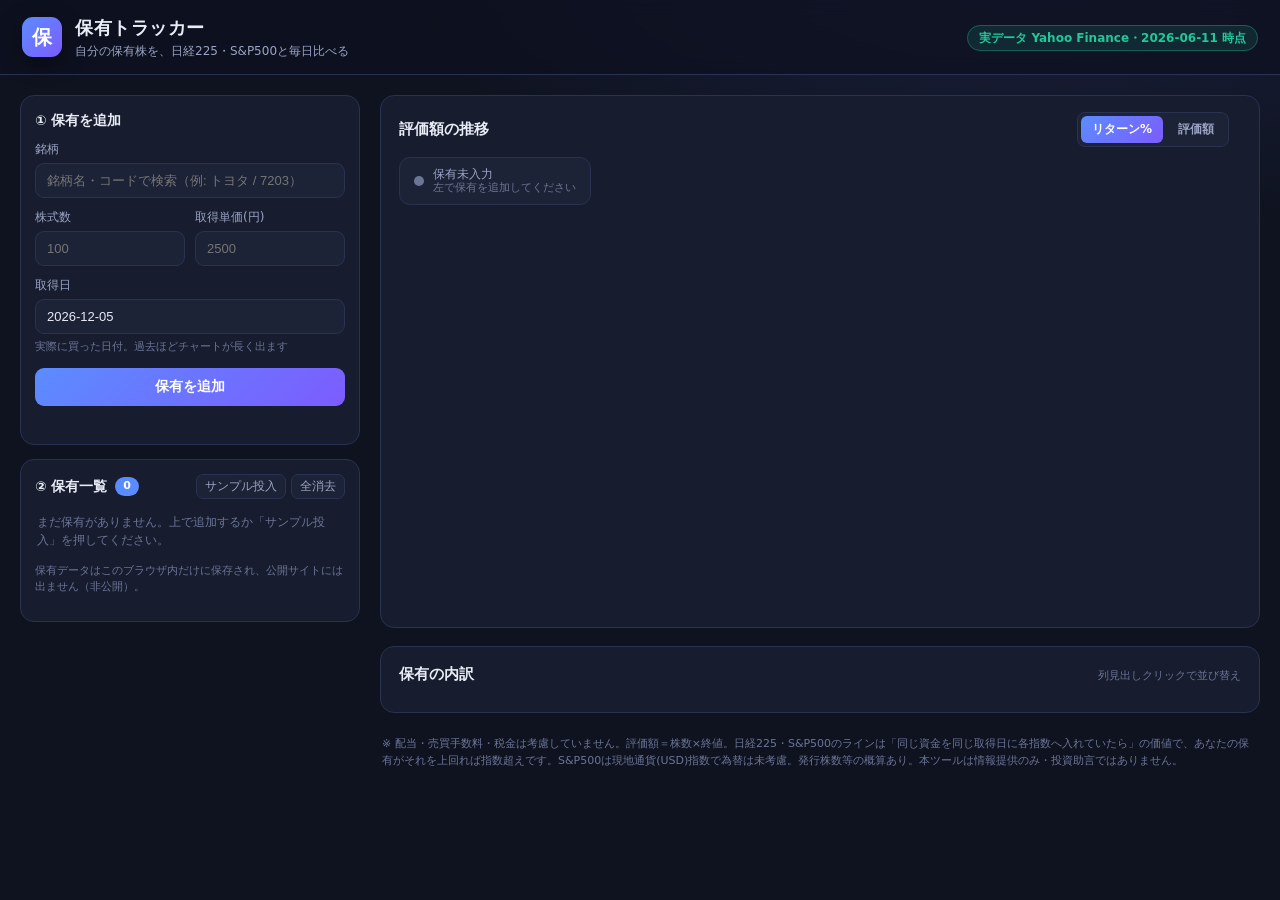
==== commit 0073f682: "キオクシア追加・取得日デフォ当日・キャッシュ対策" ====
--- a/index.html
+++ b/index.html
@@ -5,14 +5,14 @@
 <meta name="viewport" content="width=device-width, initial-scale=1.0" />
 <title>保有トラッカー｜日経225・S&P500とパフォーマンス比較</title>
 <meta name="description" content="自分の保有株（株数・取得単価・取得日）を入力し、評価額の推移と日経225・S&P500とのパフォーマンス比較を毎日チェック。" />
-<link rel="stylesheet" href="style.css" />
+<link rel="stylesheet" href="style.css?v=3" />
 <link rel="stylesheet" href="flatpickr.min.css" />
 <link rel="stylesheet" href="flatpickr.dark.css" />
 <script src="chart.umd.min.js" defer></script>
 <script src="flatpickr.min.js" defer></script>
 <script src="flatpickr.ja.js" defer></script>
-<script src="engine.js" defer></script>
-<script src="app.js" defer></script>
+<script src="engine.js?v=3" defer></script>
+<script src="app.js?v=3" defer></script>
 </head>
 <body>
 <header class="topbar">
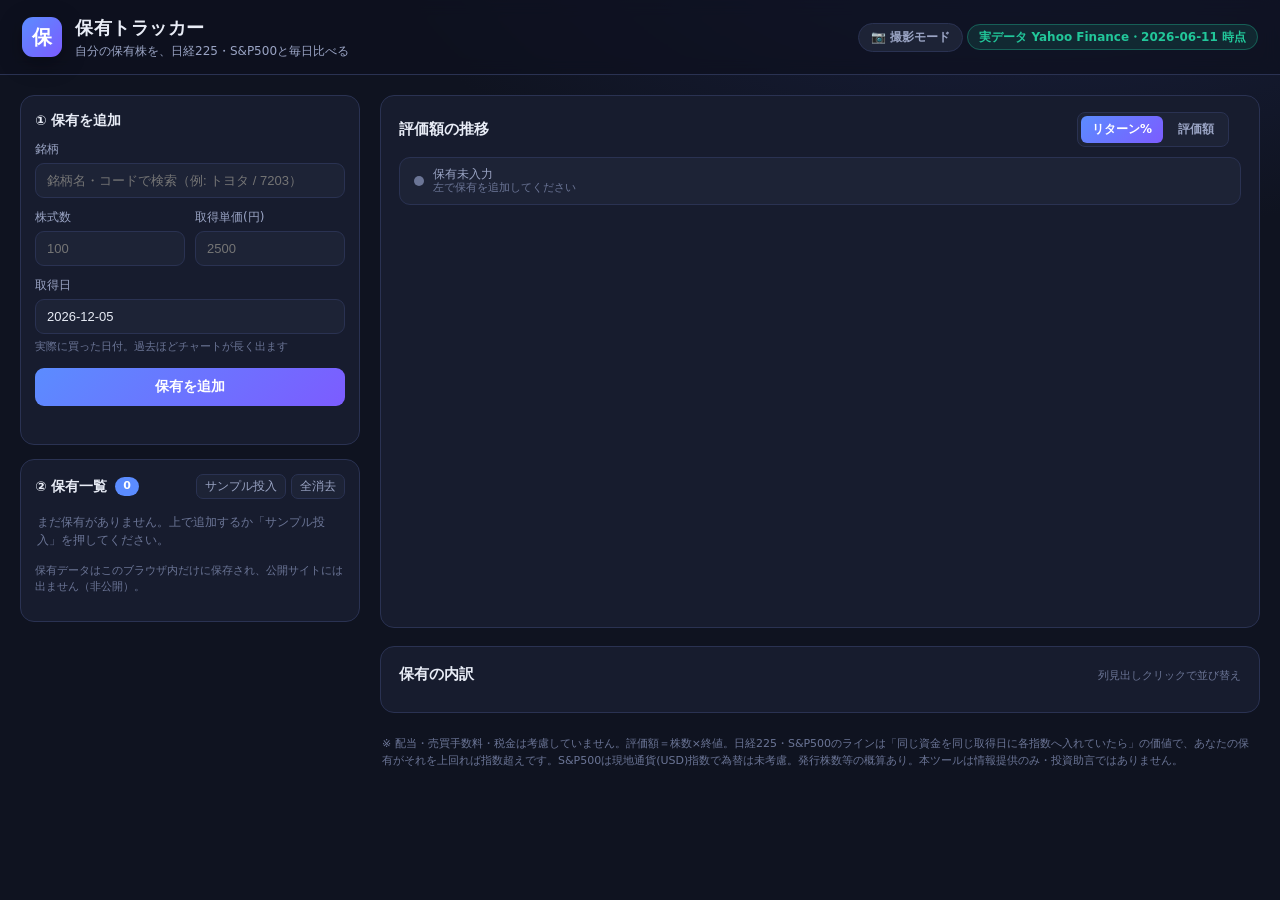
==== commit 9819ad7a: "スマホ最適化・撮影モード追加" ====
--- a/index.html
+++ b/index.html
@@ -5,14 +5,14 @@
 <meta name="viewport" content="width=device-width, initial-scale=1.0" />
 <title>保有トラッカー｜日経225・S&P500とパフォーマンス比較</title>
 <meta name="description" content="自分の保有株（株数・取得単価・取得日）を入力し、評価額の推移と日経225・S&P500とのパフォーマンス比較を毎日チェック。" />
-<link rel="stylesheet" href="style.css?v=3" />
+<link rel="stylesheet" href="style.css?v=6" />
 <link rel="stylesheet" href="flatpickr.min.css" />
 <link rel="stylesheet" href="flatpickr.dark.css" />
 <script src="chart.umd.min.js" defer></script>
 <script src="flatpickr.min.js" defer></script>
 <script src="flatpickr.ja.js" defer></script>
-<script src="engine.js?v=3" defer></script>
-<script src="app.js?v=3" defer></script>
+<script src="engine.js?v=6" defer></script>
+<script src="app.js?v=6" defer></script>
 </head>
 <body>
 <header class="topbar">
@@ -24,6 +24,7 @@
     </div>
   </div>
   <div class="topbar-right">
+    <button id="btnShot" class="shot-btn" title="入力欄や表を隠してスクショ向け表示に切替">📷 撮影モード</button>
     <span id="dataBadge" class="badge badge-warn">データ読込中…</span>
   </div>
 </header>
@@ -40,7 +41,7 @@
         </label>
         <div class="form-row">
           <label>株式数
-            <input id="inShares" class="num" type="number" min="1" step="1" placeholder="100" />
+            <input id="inShares" class="num" type="number" min="0" step="any" placeholder="100" inputmode="decimal" />
           </label>
           <label>取得単価(円)
             <input id="inCost" class="num" type="number" min="0" step="0.1" placeholder="2500" />
--- a/style.css
+++ b/style.css
@@ -151,7 +151,7 @@
 .unit-toggle{display:flex;gap:4px;background:var(--panel2);border:1px solid var(--line);border-radius:8px;padding:3px}
 .unit-toggle button{border:0;background:transparent;color:var(--mut);font-size:12px;font-weight:700;padding:5px 11px;border-radius:6px;cursor:pointer}
 .unit-toggle button.active{background:linear-gradient(135deg,var(--accent),var(--accent2));color:#fff}
-.compare-strip{display:flex;gap:10px;flex-wrap:wrap;margin:2px 0 14px}
+.compare-strip{display:grid;grid-template-columns:repeat(auto-fit,minmax(135px,1fr));gap:10px;margin:2px 0 14px}
 .cmp{display:flex;align-items:center;gap:9px;background:var(--panel2);border:1px solid var(--line);border-radius:11px;padding:9px 14px;min-width:128px}
 .cmp .dot{width:10px;height:10px;border-radius:50%;background:var(--c);flex:none}
 .cmp-body{display:flex;flex-direction:column;line-height:1.25}
@@ -183,12 +183,43 @@
   background:var(--panel2);border:1px solid var(--accent);color:var(--ink);
   padding:11px 18px;border-radius:10px;box-shadow:var(--shadow);z-index:50;font-size:13px}
 
+/* 撮影モード（スクショ向け：入力欄・表を隠してチップ＋チャートだけ） */
+.shot-btn{background:var(--panel2);border:1px solid var(--line);color:var(--mut);border-radius:999px;
+  padding:5px 12px;font-size:12px;font-weight:700;cursor:pointer;white-space:nowrap}
+.shot-btn:hover{color:var(--ink);border-color:var(--accent)}
+body.shot-mode .shot-btn{background:linear-gradient(135deg,var(--accent),var(--accent2));color:#fff;border-color:transparent}
+body.shot-mode .sidebar,
+body.shot-mode .table-card,
+body.shot-mode .disclaimer,
+body.shot-mode .unit-toggle,
+body.shot-mode #chartLegendNote{display:none!important}
+body.shot-mode .layout{display:block;max-width:560px;margin:0 auto}
+body.shot-mode .chart-card{padding:20px}
+body.shot-mode .chart-wrap{height:300px}
+
 /* responsive */
 @media(max-width:980px){
   .layout{grid-template-columns:1fr}
   .sidebar{order:2}
   .chart-wrap{height:320px}
 }
+@media(max-width:600px){
+  .topbar{padding:10px 13px;gap:8px}
+  .topbar h1{font-size:15.5px}
+  .tag{display:none}
+  .logo{width:34px;height:34px;font-size:17px}
+  .shot-btn{padding:5px 9px;font-size:11px}
+  .badge{font-size:10.5px;padding:4px 8px}
+  .layout{padding:12px;gap:13px}
+  .panel,.chart-card,.table-card{padding:13px}
+  .chart-wrap{height:240px}
+  .compare-strip{grid-template-columns:repeat(2,1fr);gap:8px}
+  .cmp{min-width:0;padding:8px 10px;gap:7px}
+  .cmp-pct{font-size:17px}
+  .cmp-sub{font-size:10px}
+  .stat-line{gap:10px 14px;font-size:11px}
+  body.shot-mode .compare-strip{grid-template-columns:repeat(2,1fr)}
+}
 ::-webkit-scrollbar{width:9px;height:9px}
 ::-webkit-scrollbar-thumb{background:var(--line);border-radius:9px}
 ::-webkit-scrollbar-thumb:hover{background:var(--mut2)}
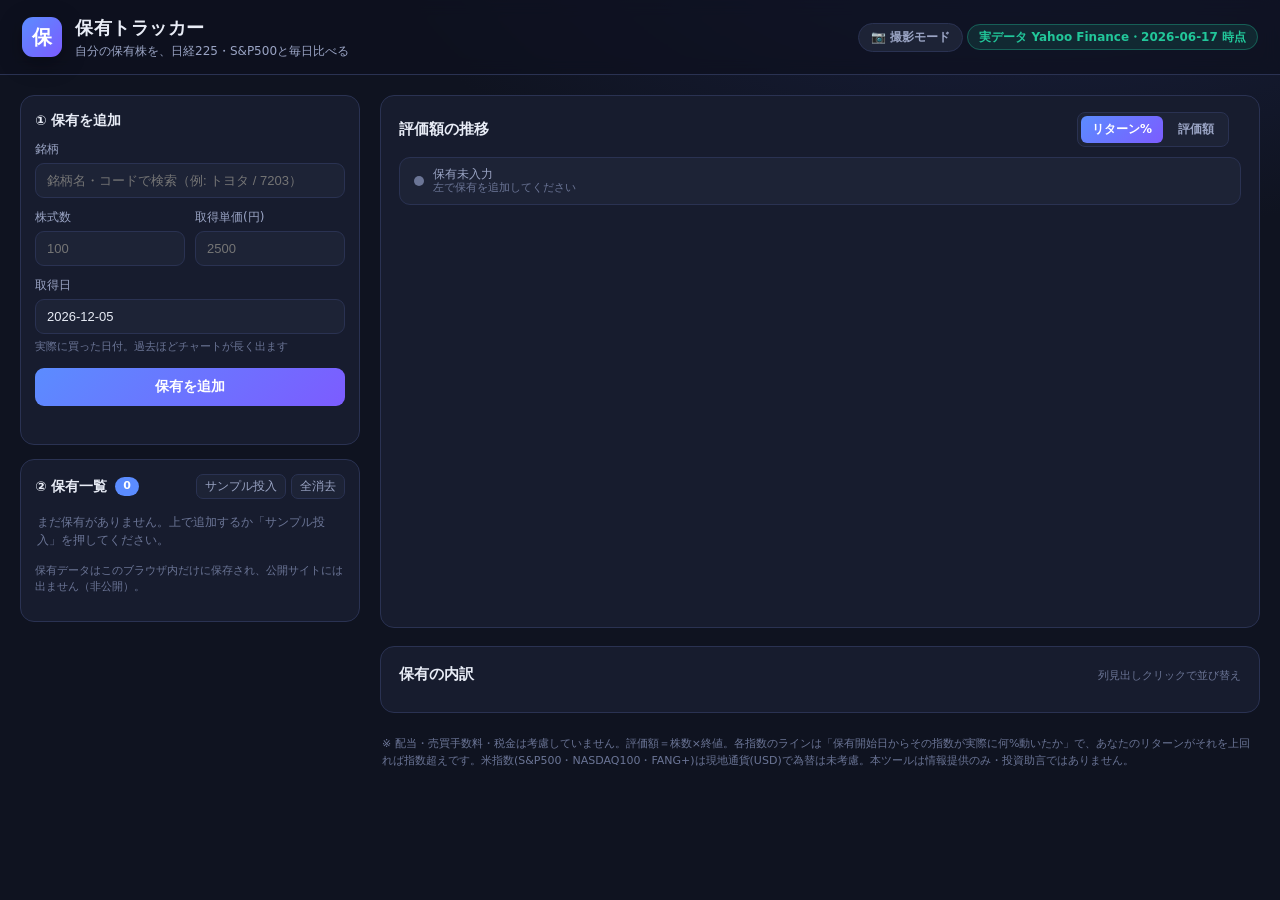
==== commit 1eef2b3b: "指数比較を保有期間の指数リターンに修正" ====
--- a/index.html
+++ b/index.html
@@ -5,14 +5,14 @@
 <meta name="viewport" content="width=device-width, initial-scale=1.0" />
 <title>保有トラッカー｜日経225・S&P500とパフォーマンス比較</title>
 <meta name="description" content="自分の保有株（株数・取得単価・取得日）を入力し、評価額の推移と日経225・S&P500とのパフォーマンス比較を毎日チェック。" />
-<link rel="stylesheet" href="style.css?v=6" />
+<link rel="stylesheet" href="style.css?v=9" />
 <link rel="stylesheet" href="flatpickr.min.css" />
 <link rel="stylesheet" href="flatpickr.dark.css" />
 <script src="chart.umd.min.js" defer></script>
 <script src="flatpickr.min.js" defer></script>
 <script src="flatpickr.ja.js" defer></script>
-<script src="engine.js?v=6" defer></script>
-<script src="app.js?v=6" defer></script>
+<script src="engine.js?v=9" defer></script>
+<script src="app.js?v=9" defer></script>
 </head>
 <body>
 <header class="topbar">
--- a/style.css
+++ b/style.css
@@ -152,12 +152,16 @@
 .unit-toggle button{border:0;background:transparent;color:var(--mut);font-size:12px;font-weight:700;padding:5px 11px;border-radius:6px;cursor:pointer}
 .unit-toggle button.active{background:linear-gradient(135deg,var(--accent),var(--accent2));color:#fff}
 .compare-strip{display:grid;grid-template-columns:repeat(auto-fit,minmax(135px,1fr));gap:10px;margin:2px 0 14px}
-.cmp{display:flex;align-items:center;gap:9px;background:var(--panel2);border:1px solid var(--line);border-radius:11px;padding:9px 14px;min-width:128px}
+.cmp{display:flex;align-items:center;gap:9px;background:var(--panel2);border:1px solid var(--line);border-radius:11px;padding:9px 14px;min-width:0}
 .cmp .dot{width:10px;height:10px;border-radius:50%;background:var(--c);flex:none}
-.cmp-body{display:flex;flex-direction:column;line-height:1.25}
-.cmp-label{font-size:11.5px;color:var(--mut)}
-.cmp-pct{font-size:20px;font-weight:800;font-variant-numeric:tabular-nums;letter-spacing:.3px}
-.cmp-sub{font-size:11px;color:var(--mut2);font-variant-numeric:tabular-nums}
+.cmp-body{display:flex;flex-direction:column;line-height:1.25;min-width:0}
+.cmp-label{font-size:11.5px;color:var(--mut);white-space:nowrap;overflow:hidden;text-overflow:ellipsis}
+.cmp-pct{font-size:18px;font-weight:800;font-variant-numeric:tabular-nums;letter-spacing:.3px}
+.cmp-sub{font-size:11px;color:var(--mut2);font-variant-numeric:tabular-nums;white-space:nowrap;overflow:hidden;text-overflow:ellipsis}
+/* 保有（あなた）＝色で強調（サイズは他と同じ） */
+.cmp-self{border:2px solid var(--accent);background:rgba(91,140,255,.14)}
+.cmp-self .cmp-label{color:#9fb8ff;font-weight:700}
+.cmp-self .cmp-sub{color:#8aa6e6}
 .stat-line{display:flex;gap:16px;flex-wrap:wrap;margin-top:12px;font-size:12px;color:var(--mut)}
 .stat-line span b{color:var(--ink);font-weight:600;font-variant-numeric:tabular-nums;margin-left:5px}
 .chart-wrap{position:relative;height:380px}
@@ -214,11 +218,10 @@
   .panel,.chart-card,.table-card{padding:13px}
   .chart-wrap{height:240px}
   .compare-strip{grid-template-columns:repeat(2,1fr);gap:8px}
-  .cmp{min-width:0;padding:8px 10px;gap:7px}
-  .cmp-pct{font-size:17px}
+  .cmp{padding:8px 10px;gap:7px}
+  .cmp-pct{font-size:16px}
   .cmp-sub{font-size:10px}
   .stat-line{gap:10px 14px;font-size:11px}
-  body.shot-mode .compare-strip{grid-template-columns:repeat(2,1fr)}
 }
 ::-webkit-scrollbar{width:9px;height:9px}
 ::-webkit-scrollbar-thumb{background:var(--line);border-radius:9px}
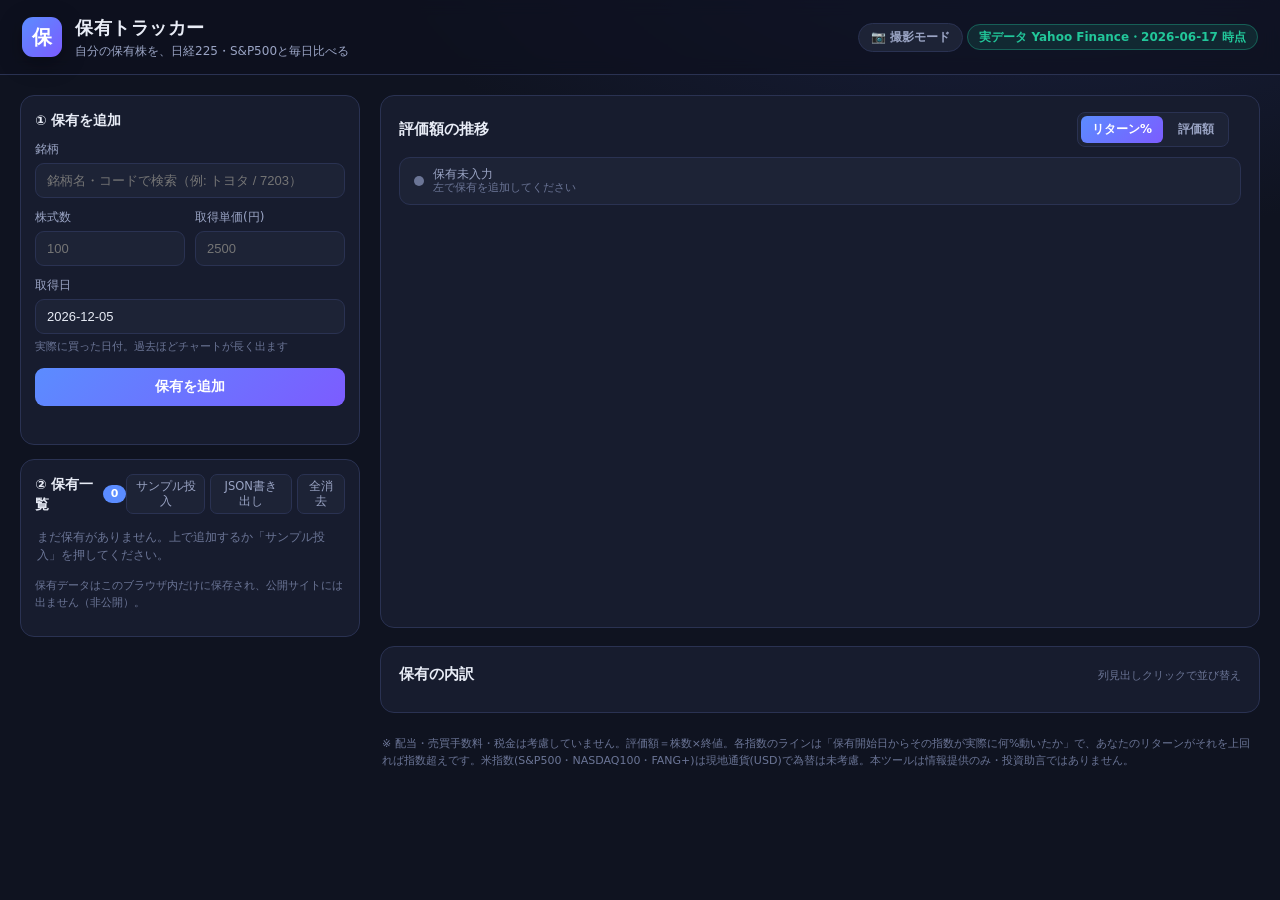
==== commit 5a1c3319: "add JSON export button for holdings" ====
--- a/index.html
+++ b/index.html
@@ -12,7 +12,7 @@
 <script src="flatpickr.min.js" defer></script>
 <script src="flatpickr.ja.js" defer></script>
 <script src="engine.js?v=9" defer></script>
-<script src="app.js?v=9" defer></script>
+<script src="app.js?v=10" defer></script>
 </head>
 <body>
 <header class="topbar">
@@ -61,6 +61,7 @@
         <h2>② 保有一覧 <span id="holdCount" class="pill">0</span></h2>
         <div class="mini-btns">
           <button id="btnSample" class="mini">サンプル投入</button>
+          <button id="btnExport" class="mini">JSON書き出し</button>
           <button id="btnClearAll" class="mini">全消去</button>
         </div>
       </div>
